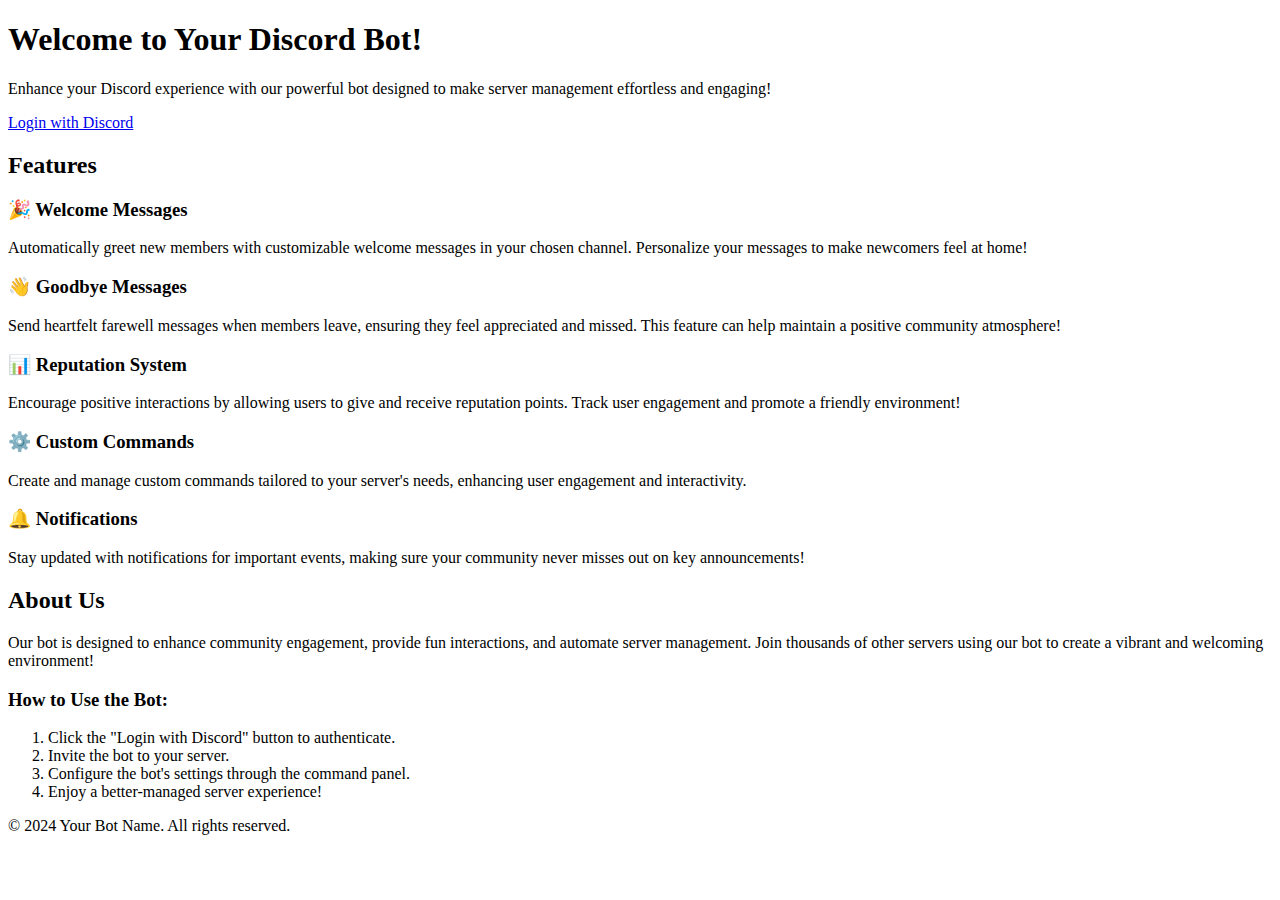
==== index.html @ a94035ee "Add files via upload" ====
<!DOCTYPE html>
<html lang="en">
<head>
    <meta charset="UTF-8">
    <meta name="viewport" content="width=device-width, initial-scale=1.0">
    <title>Your Discord Bot</title>
    <link rel="stylesheet" href="styles.css"> <!-- Link to your CSS file -->
</head>
<body>
    <header>
        <h1>Welcome to Your Discord Bot!</h1>
        <p>Enhance your Discord experience with our powerful bot designed to make server management effortless and engaging!</p>
        <a href="#" id="login-button">Login with Discord</a>
    </header>
    
    <section id="features">
        <h2>Features</h2>
        <div class="feature">
            <h3>🎉 Welcome Messages</h3>
            <p>Automatically greet new members with customizable welcome messages in your chosen channel. Personalize your messages to make newcomers feel at home!</p>
        </div>
        <div class="feature">
            <h3>👋 Goodbye Messages</h3>
            <p>Send heartfelt farewell messages when members leave, ensuring they feel appreciated and missed. This feature can help maintain a positive community atmosphere!</p>
        </div>
        <div class="feature">
            <h3>📊 Reputation System</h3>
            <p>Encourage positive interactions by allowing users to give and receive reputation points. Track user engagement and promote a friendly environment!</p>
        </div>
        <div class="feature">
            <h3>⚙️ Custom Commands</h3>
            <p>Create and manage custom commands tailored to your server's needs, enhancing user engagement and interactivity.</p>
        </div>
        <div class="feature">
            <h3>🔔 Notifications</h3>
            <p>Stay updated with notifications for important events, making sure your community never misses out on key announcements!</p>
        </div>
    </section>

    <section id="about">
        <h2>About Us</h2>
        <p>Our bot is designed to enhance community engagement, provide fun interactions, and automate server management. Join thousands of other servers using our bot to create a vibrant and welcoming environment!</p>
        <h3>How to Use the Bot:</h3>
        <ol>
            <li>Click the "Login with Discord" button to authenticate.</li>
            <li>Invite the bot to your server.</li>
            <li>Configure the bot's settings through the command panel.</li>
            <li>Enjoy a better-managed server experience!</li>
        </ol>
    </section>

    <footer>
        <p>&copy; 2024 Your Bot Name. All rights reserved.</p>
    </footer>

    <script>
        // JavaScript to handle login link
        document.getElementById('login-button').onclick = function() {
            window.location.href = 'https://discord.com/oauth2/authorize?permissions=32776&client_id=1293599817964191784&redirect_uri=https%3A%2F%2Fyourwebsite.com%2Fcallback&response_type=code&scope=identify+email+openid';
        };
    </script>
</body>
</html>
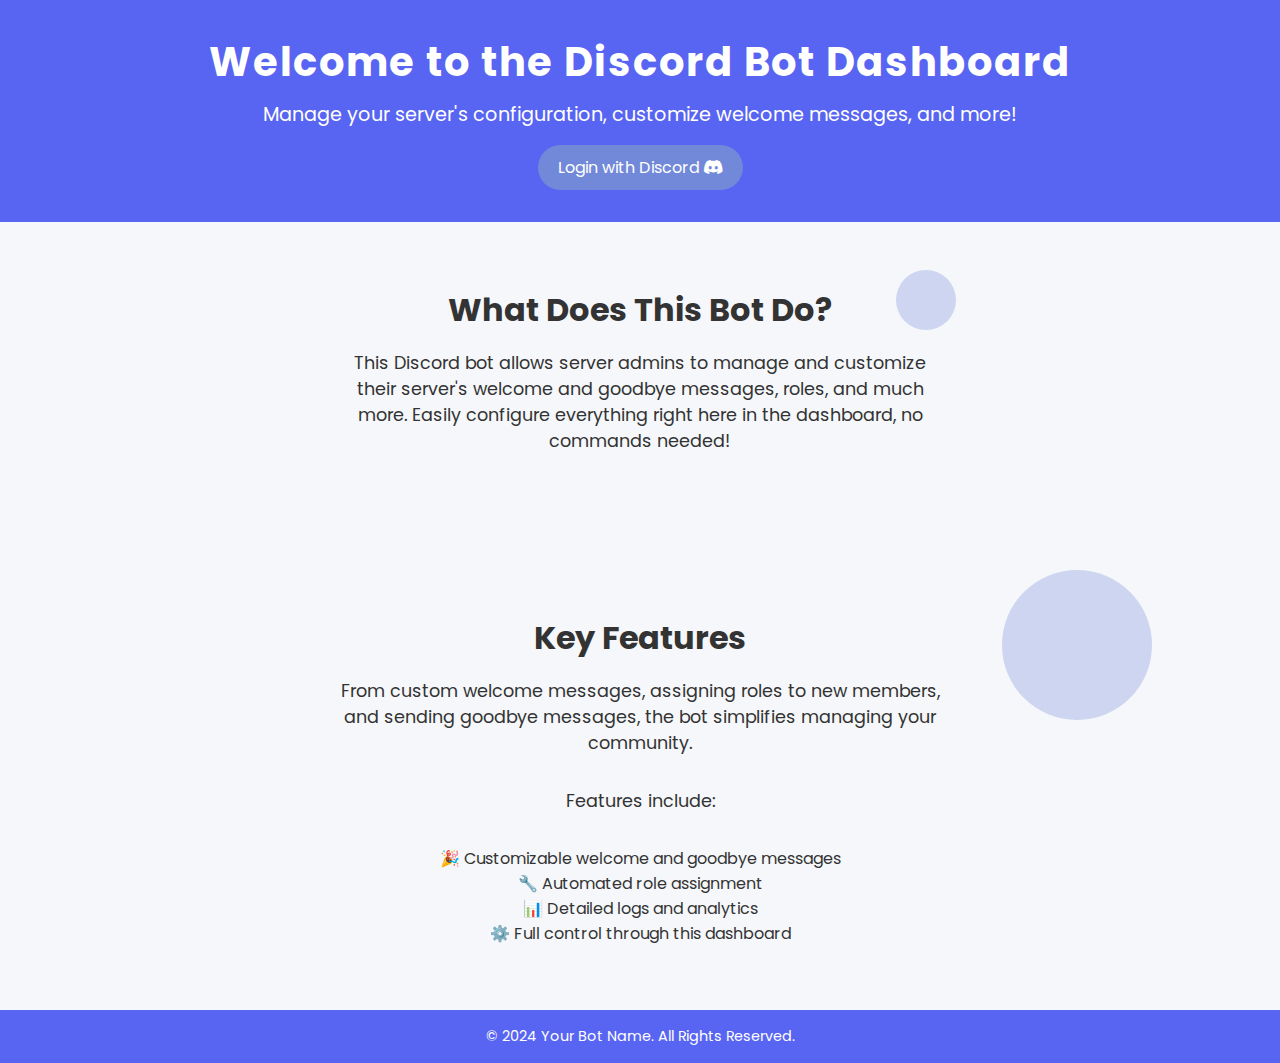
==== commit 244a0275: "Update index.html" ====
--- a/index.html
+++ b/index.html
@@ -3,61 +3,174 @@
 <head>
     <meta charset="UTF-8">
     <meta name="viewport" content="width=device-width, initial-scale=1.0">
-    <title>Your Discord Bot</title>
-    <link rel="stylesheet" href="styles.css"> <!-- Link to your CSS file -->
+    <meta name="description" content="Welcome to the Discord Bot Dashboard">
+    <title>Discord Bot Dashboard</title>
+    
+    <!-- Link to Google Fonts -->
+    <link href="https://fonts.googleapis.com/css2?family=Poppins:wght@300;400;600&display=swap" rel="stylesheet">
+    
+    <!-- Link to Font Awesome (for icons) -->
+    <link rel="stylesheet" href="https://cdnjs.cloudflare.com/ajax/libs/font-awesome/5.15.3/css/all.min.css">
+
+    <style>
+        * {
+            margin: 0;
+            padding: 0;
+            box-sizing: border-box;
+        }
+
+        body {
+            font-family: 'Poppins', sans-serif;
+            background-color: #f5f7fa;
+            color: #333;
+            overflow-x: hidden;
+        }
+
+        /* Header section */
+        header {
+            background-color: #5865f2;
+            padding: 2rem 1rem;
+            text-align: center;
+            color: white;
+        }
+
+        header h1 {
+            font-size: 2.5rem;
+            letter-spacing: 2px;
+            margin-bottom: 0.5rem;
+        }
+
+        header p {
+            font-size: 1.2rem;
+        }
+
+        .btn {
+            background-color: #7289da;
+            color: white;
+            padding: 10px 20px;
+            border-radius: 25px;
+            font-size: 1rem;
+            transition: transform 0.2s;
+            margin-top: 1rem;
+            display: inline-block;
+            text-decoration: none;
+        }
+
+        .btn:hover {
+            transform: scale(1.05);
+            background-color: #99aab5;
+        }
+
+        /* Animation */
+        @keyframes floatBubble {
+            0% {
+                transform: translateY(0);
+            }
+            50% {
+                transform: translateY(-20px);
+            }
+            100% {
+                transform: translateY(0);
+            }
+        }
+
+        /* Bubble effect */
+        .bubble {
+            position: absolute;
+            background-color: rgba(114, 137, 218, 0.3);
+            border-radius: 50%;
+            animation: floatBubble 4s infinite;
+        }
+
+        .bubble:nth-child(1) {
+            width: 100px;
+            height: 100px;
+            top: 20%;
+            left: 10%;
+        }
+
+        .bubble:nth-child(2) {
+            width: 60px;
+            height: 60px;
+            top: 30%;
+            left: 70%;
+            animation-duration: 6s;
+        }
+
+        .bubble:nth-child(3) {
+            width: 150px;
+            height: 150px;
+            bottom: 20%;
+            right: 10%;
+            animation-duration: 8s;
+        }
+
+        /* Sections */
+        section {
+            padding: 4rem 1rem;
+            text-align: center;
+        }
+
+        section h2 {
+            font-size: 2rem;
+            margin-bottom: 1rem;
+        }
+
+        section p {
+            font-size: 1.1rem;
+            max-width: 600px;
+            margin: 0 auto 2rem auto;
+        }
+
+        /* Footer */
+        footer {
+            background-color: #5865f2;
+            padding: 1rem;
+            text-align: center;
+            color: white;
+        }
+
+        footer p {
+            font-size: 0.9rem;
+        }
+
+    </style>
 </head>
 <body>
+    <!-- Header -->
     <header>
-        <h1>Welcome to Your Discord Bot!</h1>
-        <p>Enhance your Discord experience with our powerful bot designed to make server management effortless and engaging!</p>
-        <a href="#" id="login-button">Login with Discord</a>
+        <h1>Welcome to the Discord Bot Dashboard</h1>
+        <p>Manage your server's configuration, customize welcome messages, and more!</p>
+        <a href="/login" class="btn">Login with Discord <i class="fab fa-discord"></i></a>
     </header>
-    
-    <section id="features">
-        <h2>Features</h2>
-        <div class="feature">
-            <h3>🎉 Welcome Messages</h3>
-            <p>Automatically greet new members with customizable welcome messages in your chosen channel. Personalize your messages to make newcomers feel at home!</p>
-        </div>
-        <div class="feature">
-            <h3>👋 Goodbye Messages</h3>
-            <p>Send heartfelt farewell messages when members leave, ensuring they feel appreciated and missed. This feature can help maintain a positive community atmosphere!</p>
-        </div>
-        <div class="feature">
-            <h3>📊 Reputation System</h3>
-            <p>Encourage positive interactions by allowing users to give and receive reputation points. Track user engagement and promote a friendly environment!</p>
-        </div>
-        <div class="feature">
-            <h3>⚙️ Custom Commands</h3>
-            <p>Create and manage custom commands tailored to your server's needs, enhancing user engagement and interactivity.</p>
-        </div>
-        <div class="feature">
-            <h3>🔔 Notifications</h3>
-            <p>Stay updated with notifications for important events, making sure your community never misses out on key announcements!</p>
-        </div>
+
+    <!-- Animated bubbles in the background -->
+    <div class="bubble"></div>
+    <div class="bubble"></div>
+    <div class="bubble"></div>
+
+    <!-- About Section -->
+    <section>
+        <h2>What Does This Bot Do?</h2>
+        <p>This Discord bot allows server admins to manage and customize their server's welcome and goodbye messages, roles, and much more. Easily configure everything right here in the dashboard, no commands needed!</p>
     </section>
 
-    <section id="about">
-        <h2>About Us</h2>
-        <p>Our bot is designed to enhance community engagement, provide fun interactions, and automate server management. Join thousands of other servers using our bot to create a vibrant and welcoming environment!</p>
-        <h3>How to Use the Bot:</h3>
-        <ol>
-            <li>Click the "Login with Discord" button to authenticate.</li>
-            <li>Invite the bot to your server.</li>
-            <li>Configure the bot's settings through the command panel.</li>
-            <li>Enjoy a better-managed server experience!</li>
-        </ol>
+    <!-- Features Section -->
+    <section>
+        <h2>Key Features</h2>
+        <p>From custom welcome messages, assigning roles to new members, and sending goodbye messages, the bot simplifies managing your community.</p>
+        <p>Features include:</p>
+        <ul style="list-style: none; padding: 0;">
+            <li>🎉 Customizable welcome and goodbye messages</li>
+            <li>🔧 Automated role assignment</li>
+            <li>📊 Detailed logs and analytics</li>
+            <li>⚙️ Full control through this dashboard</li>
+        </ul>
     </section>
 
+    <!-- Footer -->
     <footer>
-        <p>&copy; 2024 Your Bot Name. All rights reserved.</p>
+        <p>&copy; 2024 Your Bot Name. All Rights Reserved.</p>
     </footer>
-
-    <script>
-        // JavaScript to handle login link
-        document.getElementById('login-button').onclick = function() {
-            window.location.href = 'https://discord.com/oauth2/authorize?permissions=32776&client_id=1293599817964191784&redirect_uri=https%3A%2F%2Fyourwebsite.com%2Fcallback&response_type=code&scope=identify+email+openid';
-        };
-    </script>
 </body>
 </html>
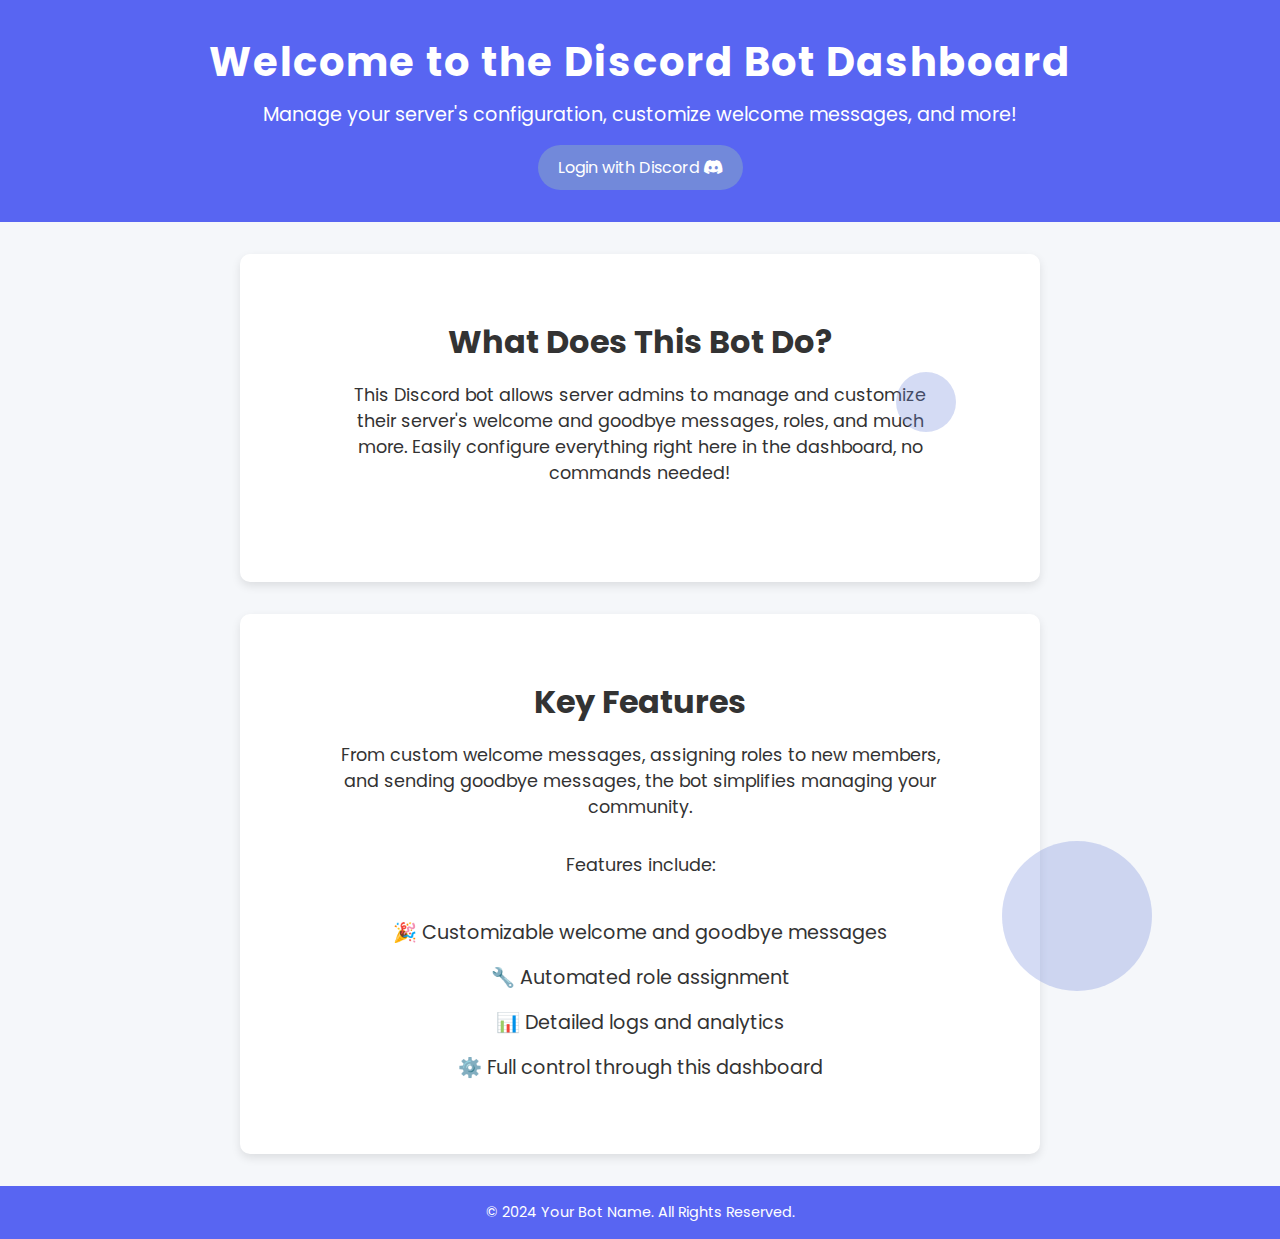
==== commit bdbcdc56: "Update index.html" ====
--- a/index.html
+++ b/index.html
@@ -24,6 +24,7 @@
             background-color: #f5f7fa;
             color: #333;
             overflow-x: hidden;
+            position: relative;
         }
 
         /* Header section */
@@ -32,6 +33,8 @@
             padding: 2rem 1rem;
             text-align: center;
             color: white;
+            position: relative;
+            overflow: hidden;
         }
 
         header h1 {
@@ -50,7 +53,7 @@
             padding: 10px 20px;
             border-radius: 25px;
             font-size: 1rem;
-            transition: transform 0.2s;
+            transition: transform 0.2s, background-color 0.3s;
             margin-top: 1rem;
             display: inline-block;
             text-decoration: none;
@@ -80,6 +83,7 @@
             background-color: rgba(114, 137, 218, 0.3);
             border-radius: 50%;
             animation: floatBubble 4s infinite;
+            pointer-events: none; /* Prevent mouse interactions */
         }
 
         .bubble:nth-child(1) {
@@ -109,6 +113,11 @@
         section {
             padding: 4rem 1rem;
             text-align: center;
+            background-color: #fff;
+            border-radius: 10px;
+            box-shadow: 0 4px 10px rgba(0,0,0,0.1);
+            margin: 2rem auto;
+            max-width: 800px;
         }
 
         section h2 {
@@ -120,6 +129,21 @@
             font-size: 1.1rem;
             max-width: 600px;
             margin: 0 auto 2rem auto;
+        }
+
+        ul {
+            list-style: none;
+            padding: 0;
+        }
+
+        ul li {
+            padding: 0.5rem 0;
+            font-size: 1.2rem;
+            transition: color 0.3s;
+        }
+
+        ul li:hover {
+            color: #5865f2;
         }
 
         /* Footer */
@@ -128,6 +152,7 @@
             padding: 1rem;
             text-align: center;
             color: white;
+            position: relative;
         }
 
         footer p {
@@ -141,7 +166,7 @@
     <header>
         <h1>Welcome to the Discord Bot Dashboard</h1>
         <p>Manage your server's configuration, customize welcome messages, and more!</p>
-        <a href="/login" class="btn">Login with Discord <i class="fab fa-discord"></i></a>
+        <a href="https://discord.com/oauth2/authorize?client_id=1293599817964191784&redirect_uri=http%3A%2F%2Fyourwebsite.com%2Fcallback&response_type=code&scope=identify%20email" class="btn">Login with Discord <i class="fab fa-discord"></i></a>
     </header>
 
     <!-- Animated bubbles in the background -->
@@ -160,7 +185,7 @@
         <h2>Key Features</h2>
         <p>From custom welcome messages, assigning roles to new members, and sending goodbye messages, the bot simplifies managing your community.</p>
         <p>Features include:</p>
-        <ul style="list-style: none; padding: 0;">
+        <ul>
             <li>🎉 Customizable welcome and goodbye messages</li>
             <li>🔧 Automated role assignment</li>
             <li>📊 Detailed logs and analytics</li>
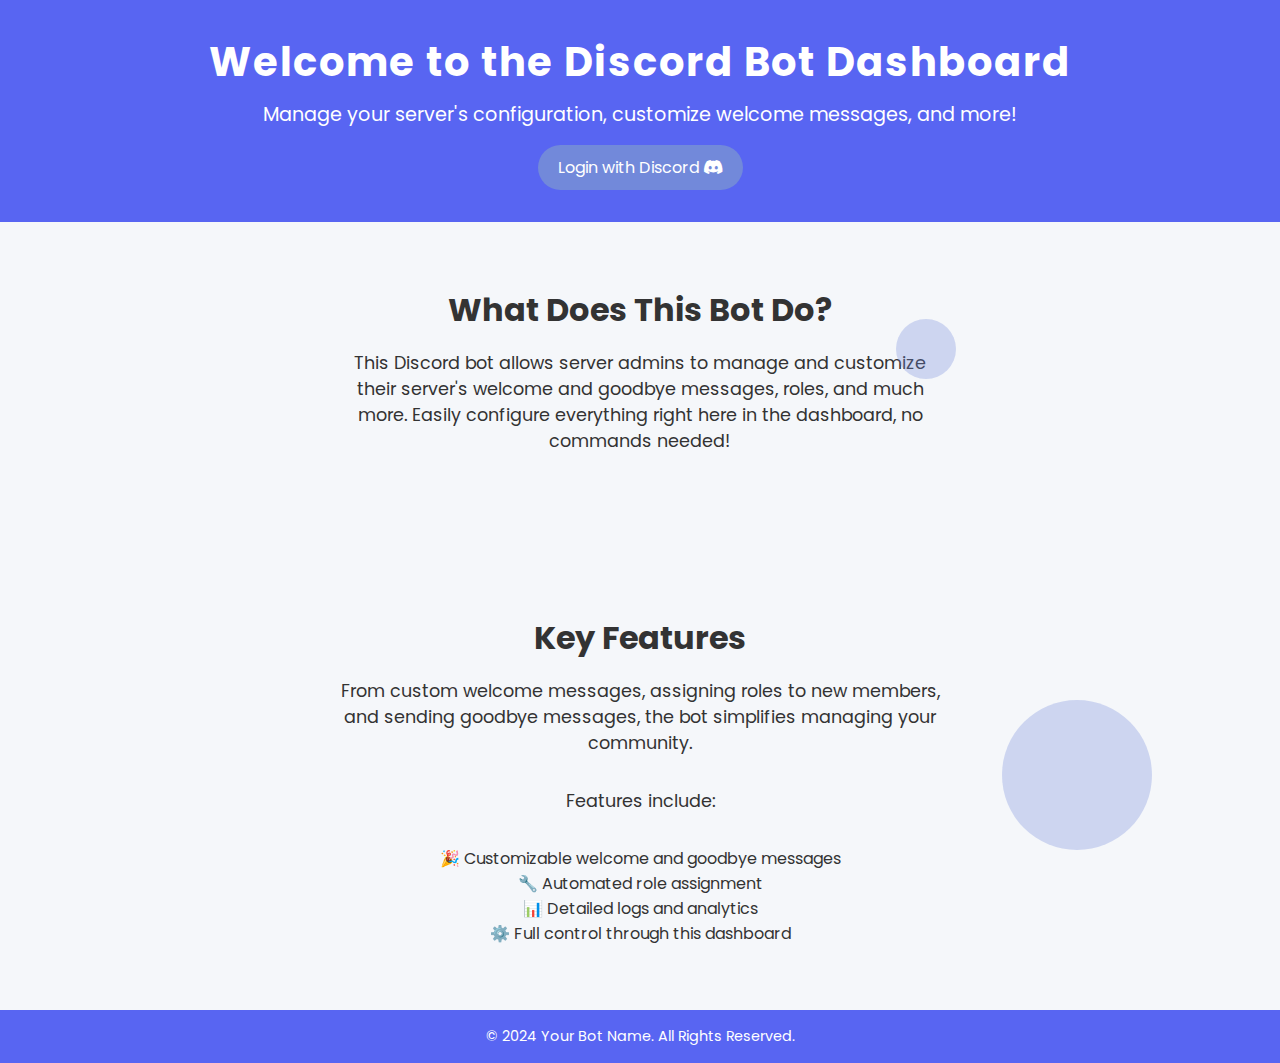
==== commit 19f83bb5: "Update index.html" ====
--- a/index.html
+++ b/index.html
@@ -34,17 +34,19 @@
             text-align: center;
             color: white;
             position: relative;
-            overflow: hidden;
+            z-index: 10;
         }
 
         header h1 {
             font-size: 2.5rem;
             letter-spacing: 2px;
             margin-bottom: 0.5rem;
+            animation: fadeIn 1s ease-in;
         }
 
         header p {
             font-size: 1.2rem;
+            animation: fadeIn 1.5s ease-in;
         }
 
         .btn {
@@ -53,7 +55,7 @@
             padding: 10px 20px;
             border-radius: 25px;
             font-size: 1rem;
-            transition: transform 0.2s, background-color 0.3s;
+            transition: transform 0.2s;
             margin-top: 1rem;
             display: inline-block;
             text-decoration: none;
@@ -65,6 +67,15 @@
         }
 
         /* Animation */
+        @keyframes fadeIn {
+            from {
+                opacity: 0;
+            }
+            to {
+                opacity: 1;
+            }
+        }
+
         @keyframes floatBubble {
             0% {
                 transform: translateY(0);
@@ -83,7 +94,6 @@
             background-color: rgba(114, 137, 218, 0.3);
             border-radius: 50%;
             animation: floatBubble 4s infinite;
-            pointer-events: none; /* Prevent mouse interactions */
         }
 
         .bubble:nth-child(1) {
@@ -113,37 +123,19 @@
         section {
             padding: 4rem 1rem;
             text-align: center;
-            background-color: #fff;
-            border-radius: 10px;
-            box-shadow: 0 4px 10px rgba(0,0,0,0.1);
-            margin: 2rem auto;
-            max-width: 800px;
         }
 
         section h2 {
             font-size: 2rem;
             margin-bottom: 1rem;
+            animation: fadeIn 2s ease-in;
         }
 
         section p {
             font-size: 1.1rem;
             max-width: 600px;
             margin: 0 auto 2rem auto;
-        }
-
-        ul {
-            list-style: none;
-            padding: 0;
-        }
-
-        ul li {
-            padding: 0.5rem 0;
-            font-size: 1.2rem;
-            transition: color 0.3s;
-        }
-
-        ul li:hover {
-            color: #5865f2;
+            animation: fadeIn 2.5s ease-in;
         }
 
         /* Footer */
@@ -153,6 +145,7 @@
             text-align: center;
             color: white;
             position: relative;
+            z-index: 10;
         }
 
         footer p {
@@ -166,7 +159,7 @@
     <header>
         <h1>Welcome to the Discord Bot Dashboard</h1>
         <p>Manage your server's configuration, customize welcome messages, and more!</p>
-        <a href="https://discord.com/oauth2/authorize?client_id=1293599817964191784&redirect_uri=http%3A%2F%2Fyourwebsite.com%2Fcallback&response_type=code&scope=identify%20email" class="btn">Login with Discord <i class="fab fa-discord"></i></a>
+        <a href="/login" class="btn">Login with Discord <i class="fab fa-discord"></i></a>
     </header>
 
     <!-- Animated bubbles in the background -->
@@ -185,7 +178,7 @@
         <h2>Key Features</h2>
         <p>From custom welcome messages, assigning roles to new members, and sending goodbye messages, the bot simplifies managing your community.</p>
         <p>Features include:</p>
-        <ul>
+        <ul style="list-style: none; padding: 0;">
             <li>🎉 Customizable welcome and goodbye messages</li>
             <li>🔧 Automated role assignment</li>
             <li>📊 Detailed logs and analytics</li>
